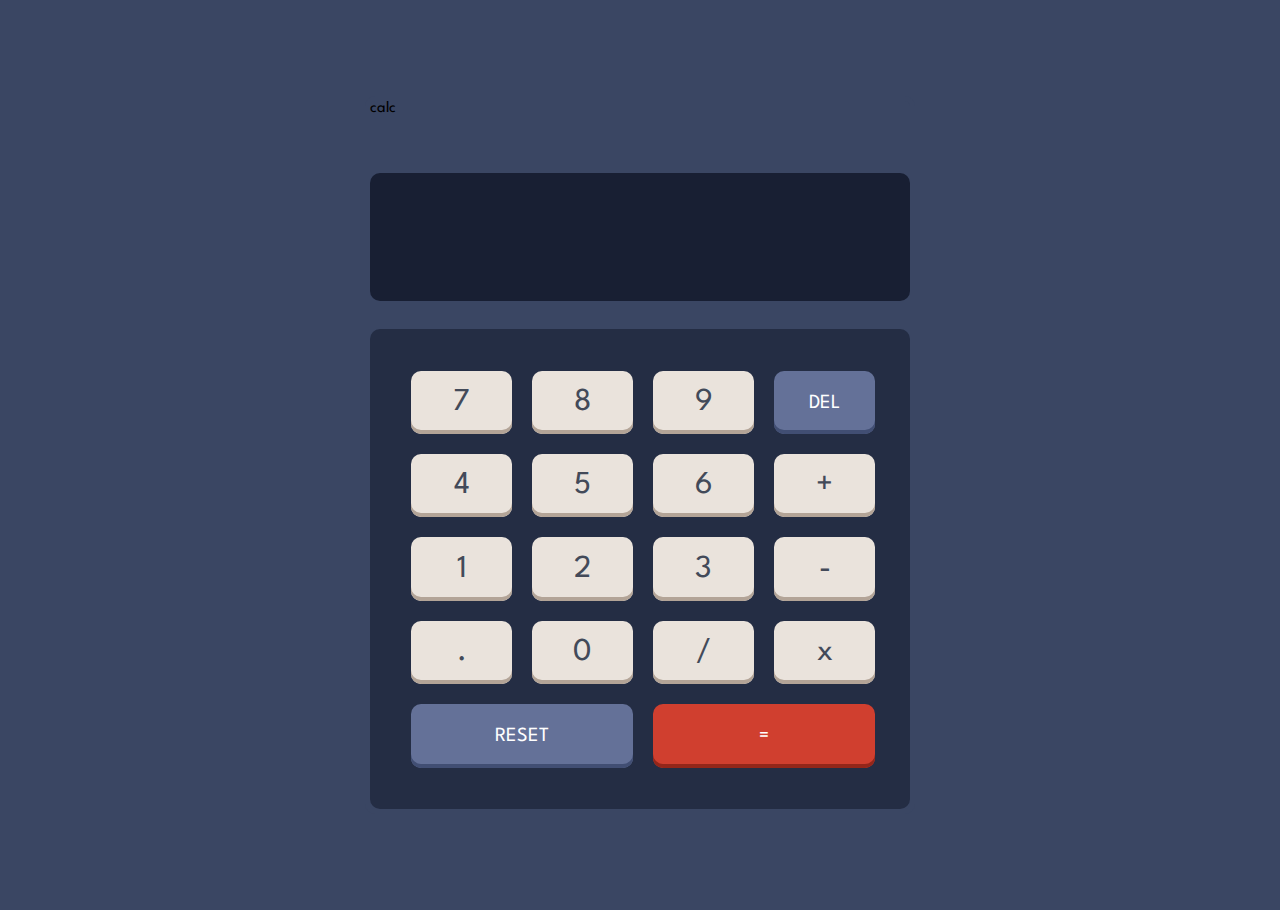
==== mini-projects/calculator/index.html @ a41badc7 "Basic structure of calc's grid + styles for the digit pad" ====
<!DOCTYPE html>
<html lang="en">

    <head>
        <meta charset="utf-8">
        <meta name="viewport" content="width=device-width, initial-scale=1.0"> <!-- displays site properly based on user's device -->
        <link href="static/styles.css" rel="stylesheet">
        <link rel="preconnect" href="https://fonts.gstatic.com">
        <link href="https://fonts.googleapis.com/css2?family=Spartan:wght@700&display=swap" rel="stylesheet">

        <title>Welcome to the calculator app!</title>
    </head>

    <body class="standard">
        <div id="container">
            <div id="calcHeader">calc</div>
            <div id="calcScreen"></div>
            <div id="calcBody">
                <div id="calcPad">
                    <div class="last row fontCalc">
                        <div id="resetButton" class="col">RESET</div>
                        <div id="equalButton" class="col"> = </div>  
                    </div> 
                </div>
            </div>          
        </div>
        <footer></footer>
    </body>
    <script src="calculator.js"></script>
</html>
---- mini-projects/calculator/static/styles.css ----
.standard{
    background-color: #3A4663;
    font-family: 'Spartan';
}
    
.lightTheme{}

.darkTheme{}

/* <---- Calculator Grid -----> */

#container{
    display: flex;
    width: 540px;
    height: 708px;
    margin: 96px auto; 
    border: 5px solid #3A4663;
    border-radius: 10px;
    flex-flow: column nowrap;
    align-items: space-between;
}

#calcHeader{
    width: 540px;
    height: 44px;
    margin-bottom: auto;
}

#calcScreen{
    width: 540px;
    height: 128px;
    background: #181F33;
    border-radius: 10px;   
}

#calcBody{
    display: flex;
    width: 540px;
    height: 480px;
    background: #242D44;
    border-radius: 10px;
    margin-top: auto;   
}

#calcPad{
    display: flex;
    width: 478px;
    height: 416px;
    flex-flow: column wrap;
    align-self: center;
    margin: auto;
}

.row{
    color: #434A59;
    flex: 1 1 auto;
    display: flex;
    height:64px; 
}

.last{
    order: 1;
}

.col{
    display:flex;  
    margin: 10px;
    width: 101px;
    background-color: #EAE3DC;
    flex: 1 0 auto;;
    border-radius: 10px;
    box-shadow: inset 0px -4px 0px #B3A497;  
    font-size: 32px;
    align-items: center;
    justify-content: center;

}

#deleteButton{
    background-color: #647198;
    box-shadow: inset 0px -4px 0px #414E73;
    color:white;
    font-size: 20px;
}

#equalButton{
    background-color: #D03F2F;
    box-shadow: inset 0px -4px 0px #93261A;
    max-width:227px;
    color:white;
    font-size: 20px;
    height:64px; 
}

#resetButton{
    background-color: #647198;
    box-shadow: inset 0px -4px 0px #414E73;
    max-width:227px;
    color:white;
    font-size: 20px;
    height:64px; 
}


.themeToggle{}
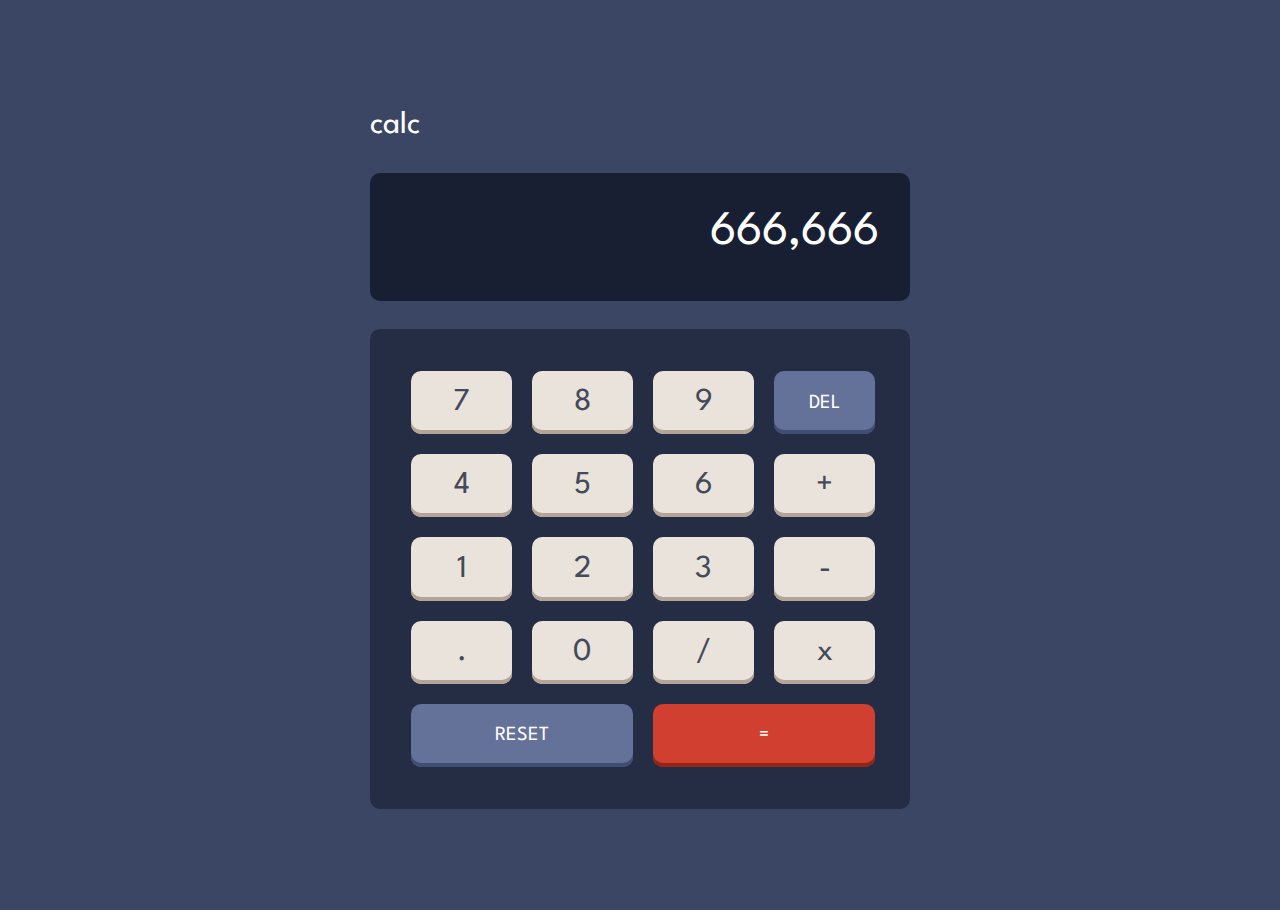
==== commit 41b5bc73: "Reorganized CSS code to make it easier when selecting  themes + started header" ====
--- a/mini-projects/calculator/index.html
+++ b/mini-projects/calculator/index.html
@@ -11,15 +11,19 @@
         <title>Welcome to the calculator app!</title>
     </head>
 
-    <body class="standard">
+    <body>
         <div id="container">
-            <div id="calcHeader">calc</div>
-            <div id="calcScreen"></div>
+            <div id="calcHeader">
+                <div id="textHeader">calc</div>
+            </div>
+            <div id="calcScreenContainer"> 
+                <div class="screenBox">666,666</div>
+            </div>
             <div id="calcBody">
                 <div id="calcPad">
-                    <div class="last row fontCalc">
-                        <div id="resetButton" class="col">RESET</div>
-                        <div id="equalButton" class="col"> = </div>  
+                    <div class="lastRow row fontCalc">
+                        <div class="col btn-fontStyles btn-resetDel">RESET</div>
+                        <div id="equalButton" class="col btn-fontStyles"> = </div>  
                     </div> 
                 </div>
             </div>          
--- a/mini-projects/calculator/static/styles.css
+++ b/mini-projects/calculator/static/styles.css
@@ -1,13 +1,10 @@
-.standard{
+body{
     background-color: #3A4663;
     font-family: 'Spartan';
-}
-    
-.lightTheme{}
+    color: white;
+} 
 
-.darkTheme{}
-
-/* <---- Calculator Grid -----> */
+/*  Containers  */
 
 #container{
     display: flex;
@@ -26,7 +23,7 @@
     margin-bottom: auto;
 }
 
-#calcScreen{
+#calcScreenContainer{
     width: 540px;
     height: 128px;
     background: #181F33;
@@ -51,55 +48,62 @@
     margin: auto;
 }
 
-.row{
-    color: #434A59;
+/*  Elements inside containers  */
+
+.row{    
     flex: 1 1 auto;
     display: flex;
     height:64px; 
 }
 
-.last{
+.lastRow{
     order: 1;
 }
 
 .col{
-    display:flex;  
+    display:flex;      
     margin: 10px;
-    width: 101px;
-    background-color: #EAE3DC;
+    width: 101px;    
     flex: 1 0 auto;;
-    border-radius: 10px;
-    box-shadow: inset 0px -4px 0px #B3A497;  
-    font-size: 32px;
+    border-radius: 10px;  
     align-items: center;
     justify-content: center;
-
 }
 
-#deleteButton{
-    background-color: #647198;
-    box-shadow: inset 0px -4px 0px #414E73;
+.btn-std{
+    color: #434A59;
+    background-color: #EAE3DC;
+    box-shadow: inset 0px -4px 0px #B3A497;
+    font-size: 32px; 
+}
+
+.screenBox{
+    max-height: 54px;
+    max-width: 478px;
+    margin: 37px auto;
+    font-size: 48px;
+    text-align: right;   
+}
+
+#textHeader{
+    bottom: 0;
+    font-size: 32px;
+    margin: 10px auto;
+}
+
+/*  Styles for special buttons and screen digits */
+
+.btn-fontStyles{
     color:white;
     font-size: 20px;
 }
 
+.btn-resetDel{
+    background-color: #647198;
+    box-shadow: inset 0px -4px 0px #414E73;
+}
+
 #equalButton{
     background-color: #D03F2F;
-    box-shadow: inset 0px -4px 0px #93261A;
-    max-width:227px;
-    color:white;
-    font-size: 20px;
-    height:64px; 
+    box-shadow: inset 0px -4px 0px #93261A;    
 }
-
-#resetButton{
-    background-color: #647198;
-    box-shadow: inset 0px -4px 0px #414E73;
-    max-width:227px;
-    color:white;
-    font-size: 20px;
-    height:64px; 
-}
-
-
-.themeToggle{}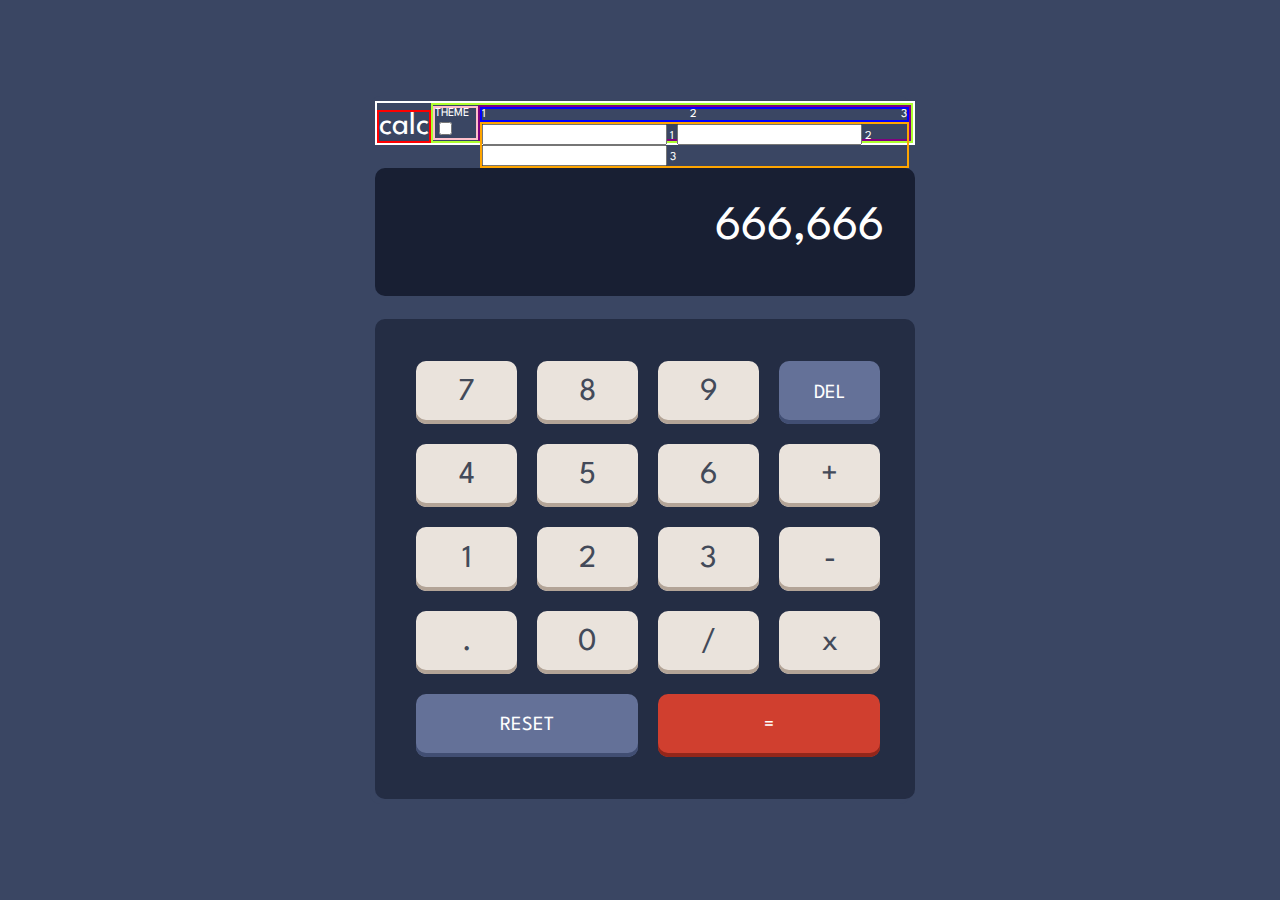
==== commit 2e451f77: "figured out solution for 3 state toggle button for theme switching" ====
--- a/mini-projects/calculator/index.html
+++ b/mini-projects/calculator/index.html
@@ -12,18 +12,64 @@
     </head>
 
     <body>
-        <div id="container">
-            <div id="calcHeader">
-                <div id="textHeader">calc</div>
+        <div id="main-container">
+            <div id="calc-header-container">
+                <div class="leftmost-box">
+                    calc
+                </div>
+                <!-- light/dark mode-->
+
+                <!-- <div class="theme-switch-box"> -->
+                <!--<div class="rightmost-box">
+                    <div id="theme-text">THEME
+                        <input type="checkbox" id="input-theme-swtich">
+                    </div>
+                    <div class="theme-switch-box">
+                        <div id="theme-number">1 2 3</div>
+                        <label for="input-theme-swtich" class="theme-switch">                    
+                            <div class="theme-switch-toggle"></div>
+                        </label>
+                    </div>
+                </div>-->
+                <div class="rightmost-box">
+                    <div id="theme-text">THEME
+                        <input type="checkbox" id="input-theme-swtich">
+                    </div>
+                    <div class="theme-switch-box">
+                        <div class="theme-number">
+                            <label>1</label>
+                            <label>2</label>
+                            <label>3</label>
+                        </div>
+                        <div class="switch">
+                            <input />
+                            <label>1</label>
+                            <input />
+                            <label>2</label>
+                            <input />
+                            <label>3</label>
+                        </div>
+                            
+                            
+                    </div>
+
+                </div>
+
             </div>
-            <div id="calcScreenContainer"> 
-                <div class="screenBox">666,666</div>
+            <div id="calc-screen-container"> 
+                <div class="screen-box">
+                    666,666
+                </div>
             </div>
-            <div id="calcBody">
-                <div id="calcPad">
-                    <div class="lastRow row fontCalc">
-                        <div class="col btn-fontStyles btn-resetDel">RESET</div>
-                        <div id="equalButton" class="col btn-fontStyles"> = </div>  
+            <div id="calc-body-container">
+                <div id="buttons-grid">
+                    <div class="last-row row">
+                        <div class="col btn-fontStyles btn-resetDel">
+                            RESET
+                        </div>
+                        <div id="btn-equal" class="col btn-fontStyles"> 
+                            = 
+                        </div>  
                     </div> 
                 </div>
             </div>          
--- a/mini-projects/calculator/static/styles.css
+++ b/mini-projects/calculator/static/styles.css
@@ -4,9 +4,14 @@
     color: white;
 } 
 
+* {
+    box-sizing: border-box;
+}
+
+
 /*  Containers  */
 
-#container{
+#main-container{
     display: flex;
     width: 540px;
     height: 708px;
@@ -17,20 +22,23 @@
     align-items: space-between;
 }
 
-#calcHeader{
+#calc-header-container{
+    display: flex;
     width: 540px;
     height: 44px;
     margin-bottom: auto;
+    justify-content: space-between;
+    border: 2px solid white;
 }
 
-#calcScreenContainer{
+#calc-screen-container{
     width: 540px;
     height: 128px;
     background: #181F33;
     border-radius: 10px;   
 }
 
-#calcBody{
+#calc-body-container{
     display: flex;
     width: 540px;
     height: 480px;
@@ -39,7 +47,75 @@
     margin-top: auto;   
 }
 
-#calcPad{
+
+/*  Elements inside high level containers  */
+
+/* Header */
+
+.leftmost-box{
+    margin-top: auto;
+    font-size: 32px;
+    border: 2px solid red;  
+}
+
+.rightmost-box{
+    display: flex;
+    font-size: 12px; 
+    border: 2px solid greenyellow;   
+}
+
+#theme-text{
+    margin: auto;
+    border: 2px solid pink;
+}
+
+.theme-number{
+    border: 2px solid blue;
+    justify-content: space-between;
+    display: flex;
+    order:5;
+}
+.switch{
+    border: 2px solid orange; 
+    width: 100%; 
+}
+
+.theme-switch-box{
+    border: 2px solid purple; 
+}
+
+.theme-switch{
+    width: 71px;
+    border-radius: 13px;
+    background-color: #242D44;
+    border: 2px solid white;
+    cursor: pointer;
+    padding: 5px;
+}
+
+.theme-switch-toggle{
+    width: 16px;
+    height: 16px;
+    background-color: #D03F2F;
+    border-radius: 10px;
+    cursor: pointer;
+    transition: all 250ms ease-in-out;
+}
+
+
+/* Screen */
+
+.screen-box{
+    max-height: 54px;
+    max-width: 478px;
+    margin: 37px auto;
+    font-size: 48px;
+    text-align: right;   
+}
+
+/* Buttons Grid */
+
+#buttons-grid{
     display: flex;
     width: 478px;
     height: 416px;
@@ -47,17 +123,10 @@
     align-self: center;
     margin: auto;
 }
-
-/*  Elements inside containers  */
-
 .row{    
     flex: 1 1 auto;
     display: flex;
     height:64px; 
-}
-
-.lastRow{
-    order: 1;
 }
 
 .col{
@@ -70,6 +139,18 @@
     justify-content: center;
 }
 
+
+.last-row{
+    order: 1;
+}
+
+/*  Button styles */
+
+.btn-fontStyles{
+    color:white !important;
+    font-size: 20px !important;
+}
+
 .btn-std{
     color: #434A59;
     background-color: #EAE3DC;
@@ -77,33 +158,12 @@
     font-size: 32px; 
 }
 
-.screenBox{
-    max-height: 54px;
-    max-width: 478px;
-    margin: 37px auto;
-    font-size: 48px;
-    text-align: right;   
-}
-
-#textHeader{
-    bottom: 0;
-    font-size: 32px;
-    margin: 10px auto;
-}
-
-/*  Styles for special buttons and screen digits */
-
-.btn-fontStyles{
-    color:white;
-    font-size: 20px;
-}
-
 .btn-resetDel{
     background-color: #647198;
     box-shadow: inset 0px -4px 0px #414E73;
 }
 
-#equalButton{
+#btn-equal{
     background-color: #D03F2F;
     box-shadow: inset 0px -4px 0px #93261A;    
 }
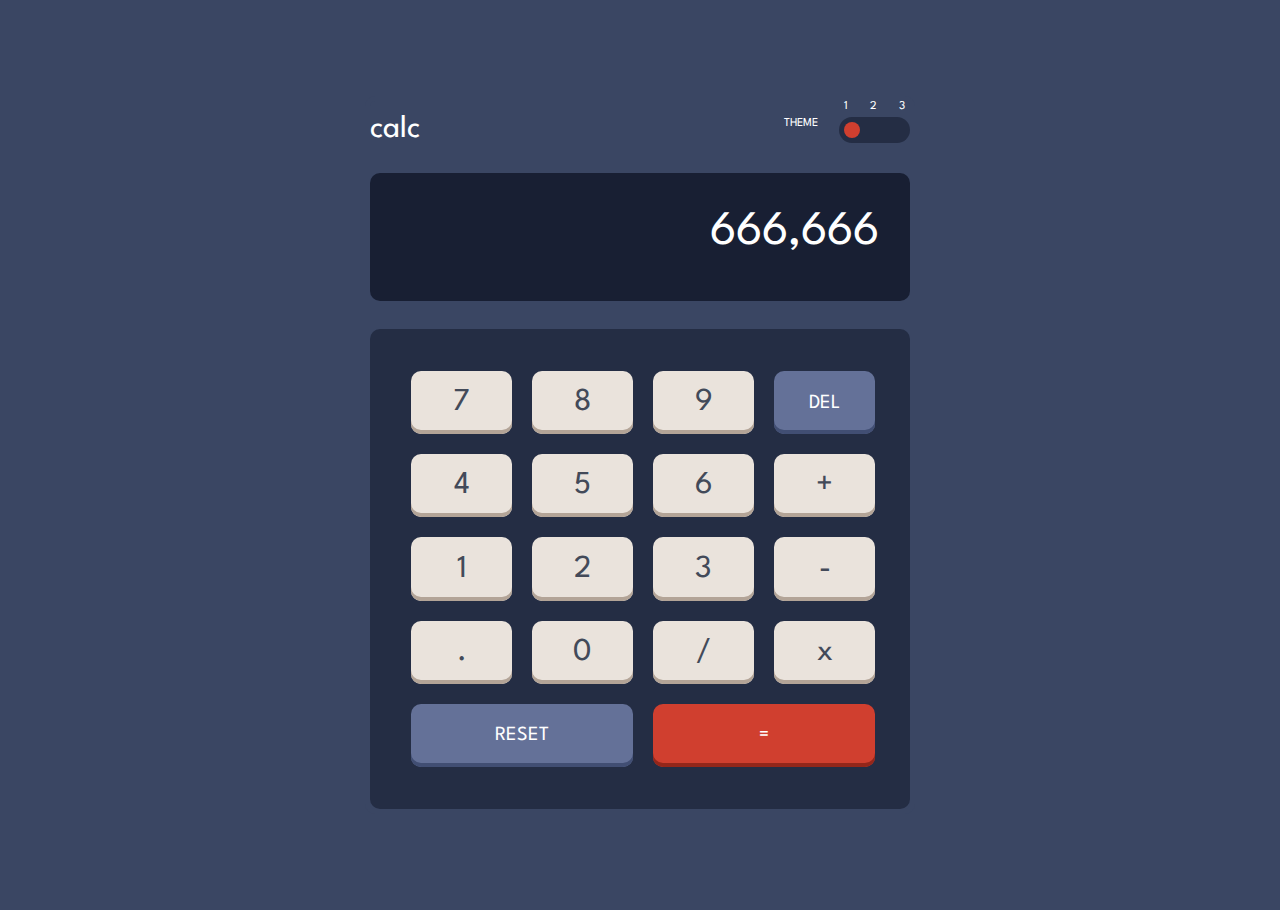
==== commit 9e43579a: "All visuals done + CSS effects" ====
--- a/mini-projects/calculator/index.html
+++ b/mini-projects/calculator/index.html
@@ -19,35 +19,26 @@
                 </div>
                 <!-- light/dark mode-->
 
-                <!-- <div class="theme-switch-box"> -->
-                <!--<div class="rightmost-box">
-                    <div id="theme-text">THEME
-                        <input type="checkbox" id="input-theme-swtich">
-                    </div>
-                    <div class="theme-switch-box">
-                        <div id="theme-number">1 2 3</div>
-                        <label for="input-theme-swtich" class="theme-switch">                    
-                            <div class="theme-switch-toggle"></div>
-                        </label>
-                    </div>
-                </div>-->
+                <!-- <div class="theme-switch-box"> -->             
                 <div class="rightmost-box">
-                    <div id="theme-text">THEME
-                        <input type="checkbox" id="input-theme-swtich">
-                    </div>
+                    <div id="theme-text">THEME</div>
                     <div class="theme-switch-box">
                         <div class="theme-number">
-                            <label>1</label>
-                            <label>2</label>
-                            <label>3</label>
+                            <label for="classic" onclick>1</label>
+                            <label for="light" onclick>2</label>
+                            <label for="dark" onclick>3</label>
                         </div>
-                        <div class="switch">
-                            <input />
-                            <label>1</label>
-                            <input />
-                            <label>2</label>
-                            <input />
-                            <label>3</label>
+                        <div class="theme-switch">
+                            <div class="switch">
+                                <div class="theme-switch-toggle">&nbsp;</div> 
+                                    <input id="classic-theme-option" name="themes" value="classic" type="radio">
+                                        <label for="classic-theme-option" onclick></label>
+                                    <input id="light-theme-option" name="themes" value="light" type="radio"/>
+                                        <label for="light-theme-option" onclick></label>
+                                    <input id="dark-theme-option" name="themes" value="dark" type="radio"/>
+                                        <label for="dark-theme-option" onclick></label>
+                                                             
+                            </div>
                         </div>
                             
                             
--- a/mini-projects/calculator/static/styles.css
+++ b/mini-projects/calculator/static/styles.css
@@ -4,10 +4,9 @@
     color: white;
 } 
 
-* {
-    box-sizing: border-box;
+*{
+    user-select: none;
 }
-
 
 /*  Containers  */
 
@@ -28,14 +27,15 @@
     height: 44px;
     margin-bottom: auto;
     justify-content: space-between;
-    border: 2px solid white;
+    cursor: default;
 }
 
 #calc-screen-container{
     width: 540px;
     height: 128px;
     background: #181F33;
-    border-radius: 10px;   
+    border-radius: 10px;
+    cursor: default;   
 }
 
 #calc-body-container{
@@ -44,7 +44,8 @@
     height: 480px;
     background: #242D44;
     border-radius: 10px;
-    margin-top: auto;   
+    margin-top: auto;
+    cursor: pointer;   
 }
 
 
@@ -53,44 +54,47 @@
 /* Header */
 
 .leftmost-box{
-    margin-top: auto;
     font-size: 32px;
-    border: 2px solid red;  
+    padding-top: 14px;  
 }
 
 .rightmost-box{
     display: flex;
-    font-size: 12px; 
-    border: 2px solid greenyellow;   
+    font-size: 12px;  
 }
 
 #theme-text{
     margin: auto;
-    border: 2px solid pink;
+    margin-right: 21px;
 }
 
 .theme-number{
-    border: 2px solid blue;
+    display: flex;
+    order: 5;
     justify-content: space-between;
-    display: flex;
-    order:5;
+    padding: 0px 5px 5px 5px; 
+}
+
+.theme-number label{
+    cursor: pointer;
+}
+
+input{
+    opacity:0;
+    cursor: pointer;
 }
 .switch{
-    border: 2px solid orange; 
-    width: 100%; 
-}
-
-.theme-switch-box{
-    border: 2px solid purple; 
+    display: flex;
+    justify-content: space-between;
+    position: relative;
 }
 
 .theme-switch{
     width: 71px;
     border-radius: 13px;
     background-color: #242D44;
-    border: 2px solid white;
-    cursor: pointer;
     padding: 5px;
+    box-sizing: border-box;
 }
 
 .theme-switch-toggle{
@@ -100,6 +104,7 @@
     border-radius: 10px;
     cursor: pointer;
     transition: all 250ms ease-in-out;
+    position: absolute;  
 }
 
 
@@ -158,12 +163,24 @@
     font-size: 32px; 
 }
 
+.btn-std:active{
+    background-color: #FFFFFE;
+}
+
 .btn-resetDel{
     background-color: #647198;
     box-shadow: inset 0px -4px 0px #414E73;
+}
+
+.btn-resetDel:active{
+    background-color: #A2B2E1;
 }
 
 #btn-equal{
     background-color: #D03F2F;
     box-shadow: inset 0px -4px 0px #93261A;    
 }
+
+#btn-equal:active{
+    background-color: #F96B5B;
+}
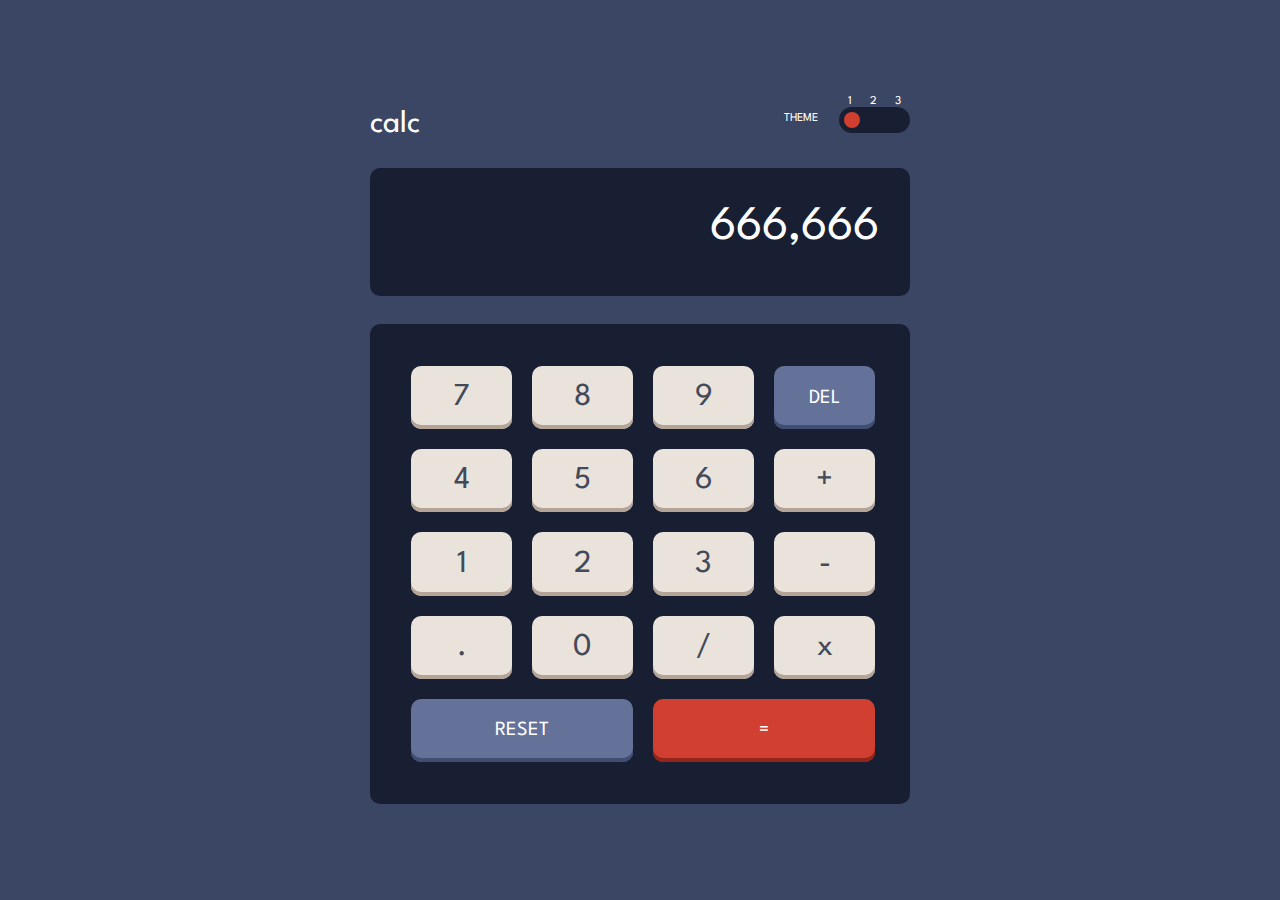
==== commit ec38af19: "Visuals completed + theme switching" ====
--- a/mini-projects/calculator/index.html
+++ b/mini-projects/calculator/index.html
@@ -5,43 +5,43 @@
         <meta charset="utf-8">
         <meta name="viewport" content="width=device-width, initial-scale=1.0"> <!-- displays site properly based on user's device -->
         <link href="static/styles.css" rel="stylesheet">
+        <link href="static/light-theme.css" rel="stylesheet">
+        <link href="static/dark-theme.css" rel="stylesheet">
+        <link href="static/classic-theme.css" rel="stylesheet">
         <link rel="preconnect" href="https://fonts.gstatic.com">
         <link href="https://fonts.googleapis.com/css2?family=Spartan:wght@700&display=swap" rel="stylesheet">
 
         <title>Welcome to the calculator app!</title>
     </head>
 
-    <body>
+    <body class="theme-classic">
         <div id="main-container">
             <div id="calc-header-container">
                 <div class="leftmost-box">
                     calc
                 </div>
-                <!-- light/dark mode-->
 
-                <!-- <div class="theme-switch-box"> -->             
+                <!-- theme selection -->
+          
                 <div class="rightmost-box">
                     <div id="theme-text">THEME</div>
                     <div class="theme-switch-box">
                         <div class="theme-number">
-                            <label for="classic" onclick>1</label>
-                            <label for="light" onclick>2</label>
-                            <label for="dark" onclick>3</label>
+                            <label for="classic-theme-option">1</label>
+                            <label for="light-theme-option">2</label>
+                            <label for="dark-theme-option">3</label>
                         </div>
                         <div class="theme-switch">
                             <div class="switch">
-                                <div class="theme-switch-toggle">&nbsp;</div> 
-                                    <input id="classic-theme-option" name="themes" value="classic" type="radio">
-                                        <label for="classic-theme-option" onclick></label>
-                                    <input id="light-theme-option" name="themes" value="light" type="radio"/>
-                                        <label for="light-theme-option" onclick></label>
-                                    <input id="dark-theme-option" name="themes" value="dark" type="radio"/>
-                                        <label for="dark-theme-option" onclick></label>
-                                                             
+                                <div id="theme-selection"class="theme-switch-toggle selected-option1">&nbsp;</div> 
+                                <input id="classic-theme-option" name="themes" value="classic" type="radio" onclick="themeSelection()" checked="checked"/>
+                                    <label for="classic-theme-option"></label>
+                                <input id="light-theme-option" name="themes" value="light" type="radio" onclick="themeSelection()"/>
+                                    <label for="light-theme-option"></label>
+                                <input id="dark-theme-option" name="themes" value="dark" type="radio" onclick="themeSelection()"/>
+                                    <label for="dark-theme-option"></label>                      
                             </div>
-                        </div>
-                            
-                            
+                        </div>                     
                     </div>
 
                 </div>
--- a/mini-projects/calculator/static/styles.css
+++ b/mini-projects/calculator/static/styles.css
@@ -1,7 +1,7 @@
 body{
-    background-color: #3A4663;
+    background-color: #edeef0f1;
     font-family: 'Spartan';
-    color: white;
+    color: #1f232c;
 } 
 
 *{
@@ -15,7 +15,6 @@
     width: 540px;
     height: 708px;
     margin: 96px auto; 
-    border: 5px solid #3A4663;
     border-radius: 10px;
     flex-flow: column nowrap;
     align-items: space-between;
@@ -33,7 +32,8 @@
 #calc-screen-container{
     width: 540px;
     height: 128px;
-    background: #181F33;
+    background: #222429;
+    color: #ffff;
     border-radius: 10px;
     cursor: default;   
 }
@@ -42,7 +42,7 @@
     display: flex;
     width: 540px;
     height: 480px;
-    background: #242D44;
+    background-color: #33373f;
     border-radius: 10px;
     margin-top: auto;
     cursor: pointer;   
@@ -68,11 +68,50 @@
     margin-right: 21px;
 }
 
+
+.switch .selected-option1 {
+    transform: translatex(0em);
+}
+
+.switch .selected-option2 {
+    transform: translatex(2em);
+}
+
+.switch .selected-option3 {
+    transform: translatex(4em);
+}
+
+
+.switch{
+    display: flex;
+    justify-content: space-between;
+    position: relative;
+}
+
+.theme-switch{
+    width: 71px;
+    border-radius: 13px;
+    background-color: #141414;
+    padding: 5px;
+    box-sizing: border-box;
+}
+
+.theme-switch-toggle{
+    width: 16px;
+    height: 16px;
+    background-color: #bebaba;
+    border-radius: 10px;
+    cursor: pointer;
+    transition: all 0.50s ease-in-out;
+    transform-origin: top left;
+    transform: translateY(1px);
+    position: absolute;  
+}
+
 .theme-number{
     display: flex;
     order: 5;
-    justify-content: space-between;
-    padding: 0px 5px 5px 5px; 
+    justify-content: space-around;
 }
 
 .theme-number label{
@@ -83,30 +122,6 @@
     opacity:0;
     cursor: pointer;
 }
-.switch{
-    display: flex;
-    justify-content: space-between;
-    position: relative;
-}
-
-.theme-switch{
-    width: 71px;
-    border-radius: 13px;
-    background-color: #242D44;
-    padding: 5px;
-    box-sizing: border-box;
-}
-
-.theme-switch-toggle{
-    width: 16px;
-    height: 16px;
-    background-color: #D03F2F;
-    border-radius: 10px;
-    cursor: pointer;
-    transition: all 250ms ease-in-out;
-    position: absolute;  
-}
-
 
 /* Screen */
 
@@ -156,31 +171,35 @@
     font-size: 20px !important;
 }
 
-.btn-std{
-    color: #434A59;
-    background-color: #EAE3DC;
-    box-shadow: inset 0px -4px 0px #B3A497;
+.btn-std:hover{
+    background-color: #FFFFFE;
+}
+
+.btn-std, .btn-std:active{
+    background-color: #d1d1cfbe;
+    color: #4e5158;
+    box-shadow: inset 0px -4px 0px #41403f;
     font-size: 32px; 
 }
 
-.btn-std:active{
-    background-color: #FFFFFE;
-}
-
-.btn-resetDel{
-    background-color: #647198;
-    box-shadow: inset 0px -4px 0px #414E73;
-}
-
-.btn-resetDel:active{
-    background-color: #A2B2E1;
-}
-
-#btn-equal{
-    background-color: #D03F2F;
-    box-shadow: inset 0px -4px 0px #93261A;    
-}
-
-#btn-equal:active{
-    background-color: #F96B5B;
-}
+.btn-resetDel:hover{
+    background-color: #80807e;
+}
+
+.btn-resetDel, .btn-resetDel:active{
+    background-color: #333232;
+    color: #f9fafc;
+    box-shadow: inset 0px -4px 0px #030303;
+}
+
+#btn-equal:hover{
+    background-color: #80807e;
+}
+
+#btn-equal, #btn-equal:active{
+    background-color: #070707;
+    color: #f9fafc;
+    box-shadow: inset 0px -4px 0px #0a0909;    
+}
+
+
--- a/mini-projects/calculator/static/light-theme.css
+++ b/mini-projects/calculator/static/light-theme.css
@@ -0,0 +1,55 @@
+.theme-light {
+    background-color: #E6E6E6;
+    color: #36362C;
+}
+
+.theme-light #calc-screen-container{
+    background-color: #EEEEEE;
+    color:#36362C;
+}
+
+.theme-light #calc-body-container, .theme-light .theme-switch{
+    background-color: #D2CDCD;
+}
+
+.theme-light .theme-switch-toggle:hover{
+    background-color: #F96B5B !important;   
+}
+
+.theme-light .theme-switch-toggle:hover ~ input{
+    pointer-events: none;   
+}
+
+.theme-light .theme-switch-toggle{
+    background-color:#C85402;
+}
+
+.theme-light #btn-equal:hover{
+    background-color: #F96B5B;
+}
+
+.theme-light #btn-equal, .theme-light #btn-equal:active{
+    background-color:#C85402;
+    box-shadow: inset 0px -4px 0px #873901;
+}
+
+
+.theme-light .btn-std:hover {
+    background-color: #FFFFFF;
+}
+
+.theme-light .btn-std, .theme-light .btn-std:active {
+    background-color: #E5E4E1;
+    box-shadow: inset 0px -4px 0px #A79E91;
+    color:#36362C;
+    font-size: 32px; 
+}
+
+.theme-light .btn-resetDel:hover{
+    background-color: #62B5BC;
+}
+
+.theme-light .btn-resetDel, .theme-light .btn-resetDel:active{
+    background-color: #378187;
+    box-shadow: inset 0px -4px 0px #1B6066;
+}--- a/mini-projects/calculator/static/dark-theme.css
+++ b/mini-projects/calculator/static/dark-theme.css
@@ -0,0 +1,54 @@
+.theme-dark {
+    background-color: #17062A;
+    color: #FFE53D;
+}
+
+.theme-dark #calc-screen-container{
+    background-color: #1E0936;
+    color: #FFE53D;
+}
+
+.theme-dark #calc-body-container, .theme-dark .theme-switch{
+    background-color: #1E0936;
+}
+
+.theme-dark .theme-switch-toggle{
+    background-color:#00DED0;
+}
+
+.theme-dark .theme-switch-toggle:hover{
+    background-color: #93FFF8 !important;   
+}
+
+.theme-dark .theme-switch-toggle:hover ~ input{
+    pointer-events: none;   
+}
+
+.theme-dark #btn-equal:hover{
+    background-color: #93FFF8;
+}
+
+.theme-dark #btn-equal, .theme-dark #btn-equal:active{
+    background-color:#00DED0;
+    box-shadow: inset 0px -4px 0px #6CF9F1;
+}
+
+.theme-dark .btn-std:hover{
+    background-color: #6C34AC;
+}
+
+.theme-dark .btn-std, .theme-dark .btn-std:active{
+    background-color: #331C4D;;
+    box-shadow: inset 0px -4px 0px #881C9E;
+    color: #FFE53D;
+    font-size: 32px; 
+}
+
+.theme-dark .btn-resetDel:hover{
+    background-color: #8631AF;
+}
+
+.theme-dark .btn-resetDel, .theme-dark .btn-resetDel:active{
+    background-color: #56077C;
+    box-shadow: inset 0px -4px 0px #BE15F4;
+}--- a/mini-projects/calculator/static/classic-theme.css
+++ b/mini-projects/calculator/static/classic-theme.css
@@ -0,0 +1,53 @@
+.theme-classic {
+    background-color: #3A4663;
+    color: #ffff;
+}
+
+.theme-classic #calc-screen-container{
+    background-color: #181F33;
+}
+
+.theme-classic #calc-body-container, .theme-classic .theme-switch{
+    background-color: #181F33;
+}
+
+.theme-classic .theme-switch-toggle{
+    background-color:#D03F2F;
+}
+
+.theme-classic .theme-switch-toggle:hover{
+    background-color: #F96B5B !important;   
+}
+
+.theme-classic .theme-switch-toggle:hover ~ input{
+    pointer-events: none;   
+}
+
+.theme-classic #btn-equal:hover{
+    background-color: #F96B5B;
+}
+
+.theme-classic #btn-equal, .theme-classic #btn-equal:active{
+    background-color: #D03F2F;
+    box-shadow: inset 0px -4px 0px #93261A;
+}
+
+.theme-classic .btn-std:hover{
+    background-color: #FFFFFE;
+}
+
+.theme-classic .btn-std, .theme-classic .btn-std:active{
+    background-color: #EAE3DC;
+    color: #434A59;
+    box-shadow: inset 0px -4px 0px #B3A497;
+    font-size: 32px; 
+}
+
+.theme-classic .btn-resetDel:hover{
+    background-color: #A2B2E1;
+}
+
+.theme-classic .btn-resetDel, .theme-classic .btn-resetDel:active{
+    background-color: #647198;
+    box-shadow: inset 0px -4px 0px #414E73;
+}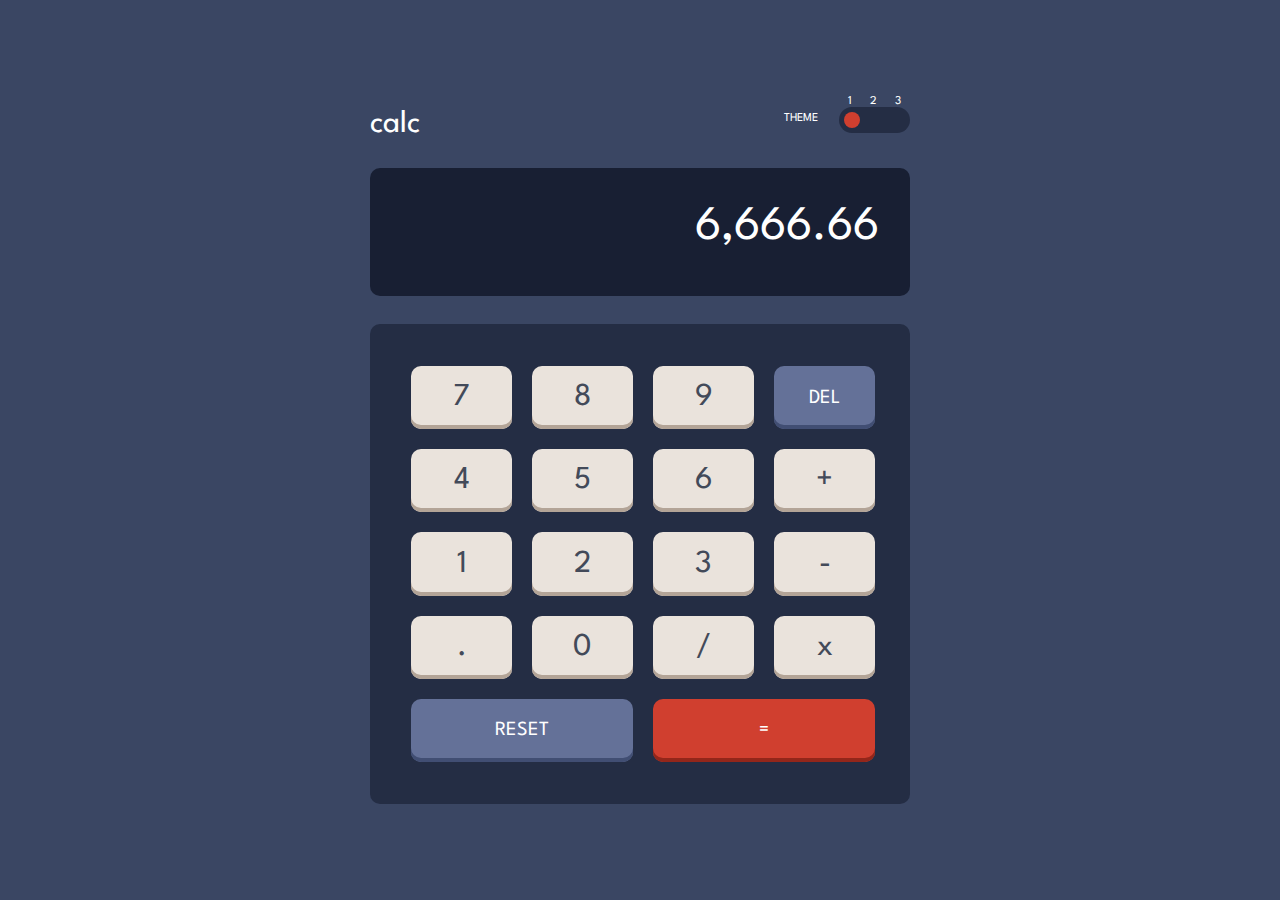
==== commit 80743a1f: "added favicon" ====
--- a/mini-projects/calculator/index.html
+++ b/mini-projects/calculator/index.html
@@ -4,10 +4,17 @@
     <head>
         <meta charset="utf-8">
         <meta name="viewport" content="width=device-width, initial-scale=1.0"> <!-- displays site properly based on user's device -->
+
+        <!-- https://favicon.io/emoji-favicons/input-numbers/ -->
+        <link href="static/favicon.ico" rel="icon">
+
+        <!-- CSS for theme switching -->
         <link href="static/styles.css" rel="stylesheet">
         <link href="static/light-theme.css" rel="stylesheet">
         <link href="static/dark-theme.css" rel="stylesheet">
-        <link href="static/classic-theme.css" rel="stylesheet">
+        <link href="static/classic-theme.css" rel="stylesheet">        
+
+        <!-- Google font Spartan -->
         <link rel="preconnect" href="https://fonts.gstatic.com">
         <link href="https://fonts.googleapis.com/css2?family=Spartan:wght@700&display=swap" rel="stylesheet">
 
@@ -43,15 +50,15 @@
                             </div>
                         </div>                     
                     </div>
-
                 </div>
 
             </div>
             <div id="calc-screen-container"> 
                 <div class="screen-box">
-                    666,666
+                    6,666.66
                 </div>
             </div>
+            <!-- Calculator's buttons -->
             <div id="calc-body-container">
                 <div id="buttons-grid">
                     <div class="last-row row">
--- a/mini-projects/calculator/static/classic-theme.css
+++ b/mini-projects/calculator/static/classic-theme.css
@@ -8,7 +8,7 @@
 }
 
 .theme-classic #calc-body-container, .theme-classic .theme-switch{
-    background-color: #181F33;
+    background-color: #242D44;
 }
 
 .theme-classic .theme-switch-toggle{
@@ -19,7 +19,8 @@
     background-color: #F96B5B !important;   
 }
 
-.theme-classic .theme-switch-toggle:hover ~ input{
+.theme-classic .theme-switch-toggle:hover ~ input{ 
+    /* input class updates when hover state is in effect*/
     pointer-events: none;   
 }
 
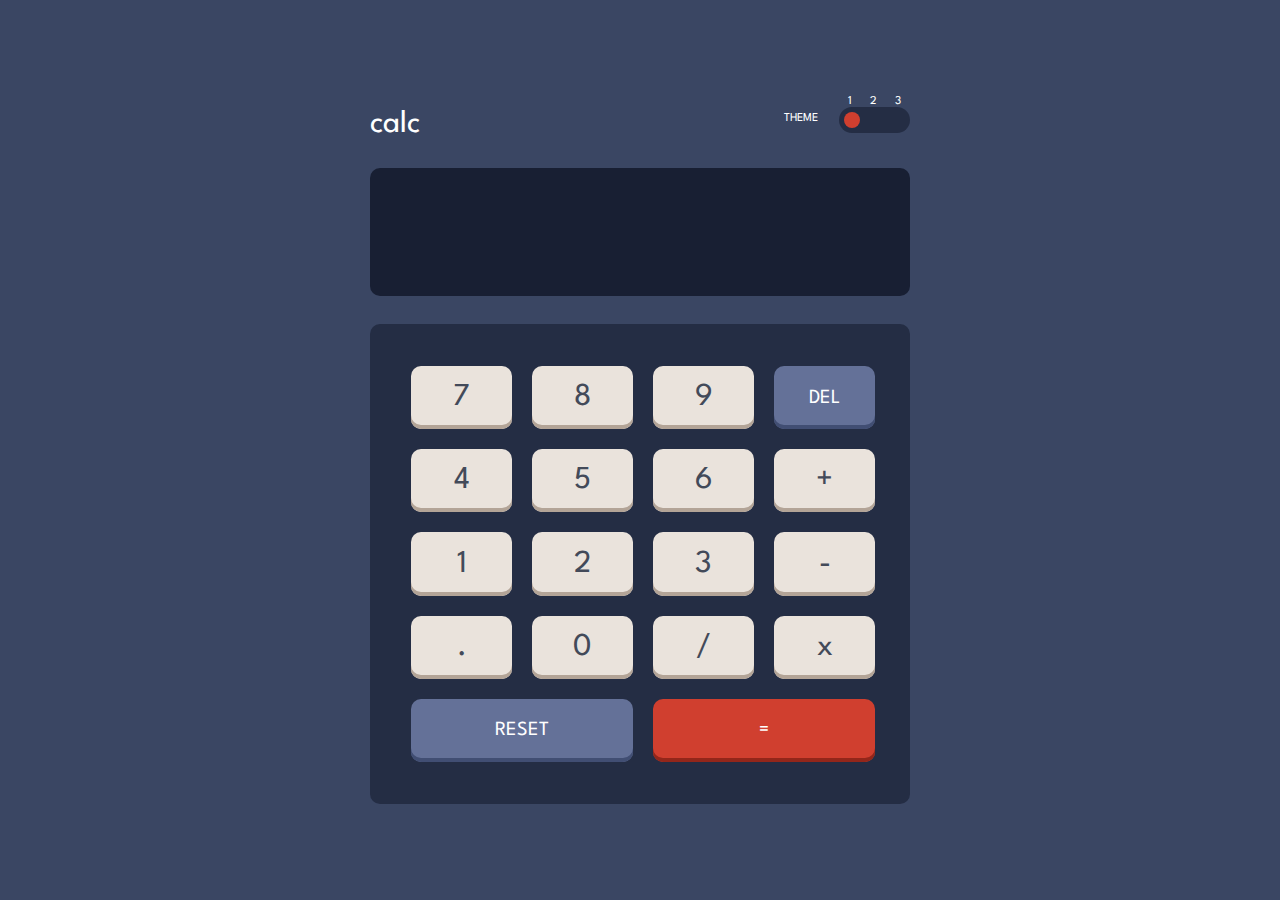
==== commit eba1952a: "Added core functions for calculator" ====
--- a/mini-projects/calculator/index.html
+++ b/mini-projects/calculator/index.html
@@ -54,18 +54,16 @@
 
             </div>
             <div id="calc-screen-container"> 
-                <div class="screen-box">
-                    6,666.66
-                </div>
+                <div id = "screen" class="screen-box"></div>
             </div>
             <!-- Calculator's buttons -->
             <div id="calc-body-container">
                 <div id="buttons-grid">
                     <div class="last-row row">
-                        <div class="col btn-fontStyles btn-resetDel">
+                        <div class="col btn-fontStyles btn-resetDel" onclick="getDigit('RESET')">
                             RESET
                         </div>
-                        <div id="btn-equal" class="col btn-fontStyles"> 
+                        <div class="col btn-fontStyles btn-equal" onclick="getDigit('=')"> 
                             = 
                         </div>  
                     </div> 
--- a/mini-projects/calculator/static/styles.css
+++ b/mini-projects/calculator/static/styles.css
@@ -192,11 +192,11 @@
     box-shadow: inset 0px -4px 0px #030303;
 }
 
-#btn-equal:hover{
+.btn-equal:hover{
     background-color: #80807e;
 }
 
-#btn-equal, #btn-equal:active{
+.btn-equal, .btn-equal:active{
     background-color: #070707;
     color: #f9fafc;
     box-shadow: inset 0px -4px 0px #0a0909;    
--- a/mini-projects/calculator/static/light-theme.css
+++ b/mini-projects/calculator/static/light-theme.css
@@ -24,11 +24,11 @@
     background-color:#C85402;
 }
 
-.theme-light #btn-equal:hover{
+.theme-light .btn-equal:hover{
     background-color: #F96B5B;
 }
 
-.theme-light #btn-equal, .theme-light #btn-equal:active{
+.theme-light .btn-equal, .theme-light .btn-equal:active{
     background-color:#C85402;
     box-shadow: inset 0px -4px 0px #873901;
 }
--- a/mini-projects/calculator/static/dark-theme.css
+++ b/mini-projects/calculator/static/dark-theme.css
@@ -24,11 +24,11 @@
     pointer-events: none;   
 }
 
-.theme-dark #btn-equal:hover{
+.theme-dark .btn-equal:hover{
     background-color: #93FFF8;
 }
 
-.theme-dark #btn-equal, .theme-dark #btn-equal:active{
+.theme-dark .btn-equal, .theme-dark .btn-equal:active{
     background-color:#00DED0;
     box-shadow: inset 0px -4px 0px #6CF9F1;
 }
--- a/mini-projects/calculator/static/classic-theme.css
+++ b/mini-projects/calculator/static/classic-theme.css
@@ -24,11 +24,11 @@
     pointer-events: none;   
 }
 
-.theme-classic #btn-equal:hover{
+.theme-classic .btn-equal:hover{
     background-color: #F96B5B;
 }
 
-.theme-classic #btn-equal, .theme-classic #btn-equal:active{
+.theme-classic .btn-equal, .theme-classic .btn-equal:active{
     background-color: #D03F2F;
     box-shadow: inset 0px -4px 0px #93261A;
 }
